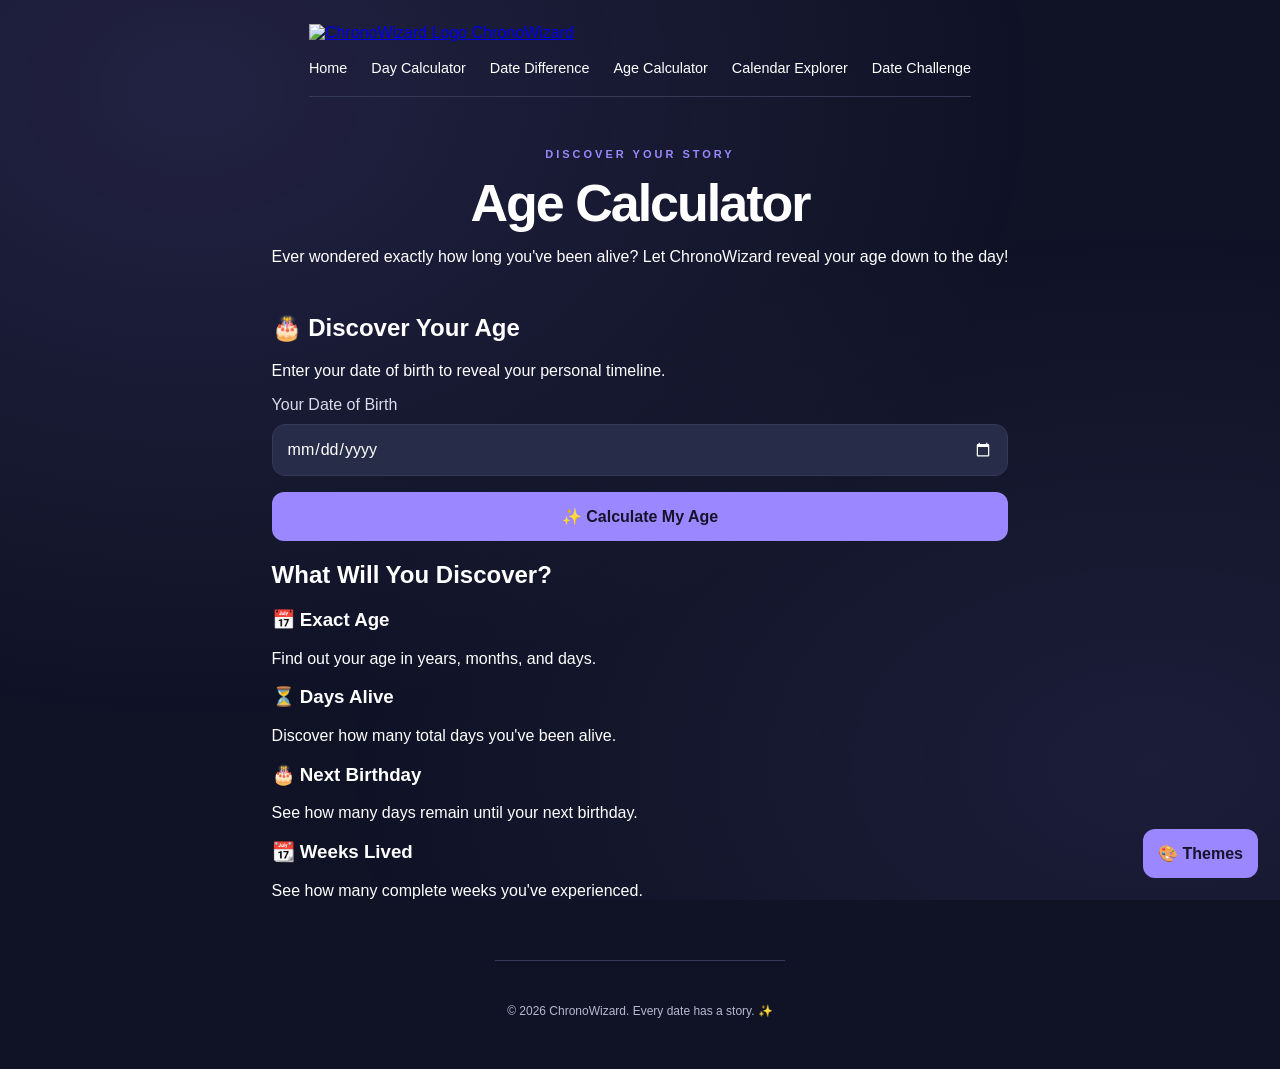
==== age-calculator/index.html @ 658cae8d "Add Age Calculator page This HTML file serves as the Age Calculator page for the ChronoWizard applic" ====
<!DOCTYPE html>
<html lang="en">
<head>
  <meta charset="UTF-8">
  <meta name="viewport" content="width=device-width, initial-scale=1.0">

  <title>Age Calculator | ChronoWizard</title>

  <meta name="description" content="Discover your exact age in years, months, days, weeks, and total days with the ChronoWizard Age Calculator.">

  <link rel="icon" type="image/png" href="../favicon.png">
  <link rel="stylesheet" href="../style.css">
</head>

<body>

  <!-- HEADER -->
  <header class="site-header">
    <div class="header-container">

      <a href="../index.html" class="logo">
        <img
          src="https://i.postimg.cc/wBtN96Rg/Magical-Wizard-Hat-Calendar-Icon.png"
          alt="ChronoWizard Logo"
        >
        <span>ChronoWizard</span>
      </a>

      <nav class="main-nav">
        <a href="../index.html">Home</a>
        <a href="../calculator/index.html">Day Calculator</a>
        <a href="../date-difference/index.html">Date Difference</a>
        <a href="./index.html" class="active">Age Calculator</a>
        <a href="../calendar/index.html">Calendar Explorer</a>
        <a href="../challenge/index.html">Date Challenge</a>
      </nav>

    </div>
  </header>

  <!-- MAIN CONTENT -->
  <main class="page-container">

    <section class="hero">
      <p class="eyebrow">DISCOVER YOUR STORY</p>

      <h1>Age Calculator</h1>

      <p>
        Ever wondered exactly how long you've been alive?
        Let ChronoWizard reveal your age down to the day!
      </p>
    </section>

    <!-- AGE CALCULATOR -->
    <section class="calculator-card">

      <div class="calculator-heading">
        <h2>🎂 Discover Your Age</h2>

        <p>
          Enter your date of birth to reveal your
          personal timeline.
        </p>
      </div>

      <div class="input-group">
        <label for="birthday">Your Date of Birth</label>

        <input
          type="date"
          id="birthday"
          name="birthday"
          max="9999-12-31"
          required
        >
      </div>

      <button
        type="button"
        id="calculate-age"
        class="calculate-button"
      >
        ✨ Calculate My Age
      </button>

      <div
        id="age-result"
        class="result-box"
        aria-live="polite"
      ></div>

    </section>

    <!-- INFORMATION -->
    <section class="info-section">
      <h2>What Will You Discover?</h2>

      <div class="feature-grid">

        <div class="feature-card">
          <h3>📅 Exact Age</h3>
          <p>
            Find out your age in years, months, and days.
          </p>
        </div>

        <div class="feature-card">
          <h3>⏳ Days Alive</h3>
          <p>
            Discover how many total days you've been alive.
          </p>
        </div>

        <div class="feature-card">
          <h3>🎂 Next Birthday</h3>
          <p>
            See how many days remain until your next birthday.
          </p>
        </div>

        <div class="feature-card">
          <h3>📆 Weeks Lived</h3>
          <p>
            See how many complete weeks you've experienced.
          </p>
        </div>

      </div>
    </section>

  </main>

  <!-- FOOTER -->
  <footer class="site-footer">
    <p>© 2026 ChronoWizard. Every date has a story. ✨</p>
  </footer>

  <!-- THEME PICKER -->
  <div class="theme-picker">

    <button
      type="button"
      id="theme-toggle"
      aria-expanded="false"
      aria-controls="theme-menu"
    >
      🎨 Themes
    </button>

    <div id="theme-menu" hidden>

      <button class="theme-option" data-theme="purple">Purple</button>
      <button class="theme-option" data-theme="ocean">Ocean</button>
      <button class="theme-option" data-theme="forest">Forest</button>
      <button class="theme-option" data-theme="sunset">Sunset</button>
      <button class="theme-option" data-theme="rose">Rose</button>
      <button class="theme-option" data-theme="red">Red</button>
      <button class="theme-option" data-theme="gold">Gold</button>
      <button class="theme-option" data-theme="ice">Ice</button>
      <button class="theme-option" data-theme="midnight">Midnight</button>
      <button class="theme-option" data-theme="white">White</button>
      <button class="theme-option" data-theme="lavender">Lavender</button>

    </div>

  </div>

  <!-- SHARED JAVASCRIPT -->
  <script src="../script.js"></script>

</body>
</html>
---- style.css ----
* {
  box-sizing: border-box;
}

body {
  margin: 0;
  min-height: 100vh;
  display: grid;
  place-items: center;
  padding: 24px;
  font-family: -apple-system, BlinkMacSystemFont, sans-serif;
  color: white;
  background: #101326;
}

.app {
  width: 100%;
  max-width: 540px;
  text-align: center;
}

.eyebrow {
  color: #a99aff;
  font-size: 12px;
  letter-spacing: 3px;
  font-weight: 700;
}

h1 {
  font-size: clamp(32px, 7vw, 48px);
  margin: 18px 0 10px;
}

h1 span {
  color: #a99aff;
}

.subtitle {
  color: #b6bad0;
  margin-bottom: 32px;
}

.calculator {
  background: #1c2038;
  border: 1px solid #343956;
  border-radius: 22px;
  padding: 26px;
  text-align: left;
}

label {
  display: block;
  margin-bottom: 10px;
  color: #d9dbeb;
}

input, button {
  width: 100%;
  padding: 15px;
  border-radius: 12px;
  font-size: 16px;
}

input {
  background: #101326;
  border: 1px solid #454b6d;
  color: white;
}

button {
  margin-top: 16px;
  border: none;
  background: #9b87ff;
  color: #17132b;
  font-weight: 700;
  cursor: pointer;
}

button:hover {
  background: #b5a7ff;
}

#result {
  margin-top: 22px;
  padding: 18px;
  border-radius: 12px;
  background: #272c49;
  color: #d8d3ff;
  text-align: center;
}

.footer {
  margin-top: 26px;
  color: #858ba9;
  font-size: 13px;
}

/* Theme colors */
:root,
body[data-theme="purple"] {
  --page: #101326;
  --panel: #1c2038;
  --card: #272c49;
  --border: #343956;
  --accent: #9b87ff;
  --text: #ffffff;
  --muted: #b6bad0;
  --result: #d8d3ff;
}

body[data-theme="ocean"] {
  --page: #071b2b;
  --panel: #103047;
  --card: #17435d;
  --border: #285a74;
  --accent: #39c6e8;
  --text: #f2fcff;
  --muted: #b6dce8;
  --result: #b8f0ff;
}

body[data-theme="forest"] {
  --page: #10231c;
  --panel: #1b382b;
  --card: #274b39;
  --border: #3a644d;
  --accent: #65d99a;
  --text: #f2fff6;
  --muted: #b8d9c3;
  --result: #baffd2;
}

body[data-theme="sunset"] {
  --page: #291710;
  --panel: #47271c;
  --card: #603627;
  --border: #824a35;
  --accent: #ff9b62;
  --text: #fff7f0;
  --muted: #e9c2ad;
  --result: #ffd0ac;
}

body[data-theme="rose"] {
  --page: #291522;
  --panel: #442238;
  --card: #5a2c49;
  --border: #79405f;
  --accent: #ff86ba;
  --text: #fff5fa;
  --muted: #e5bfd1;
  --result: #ffc9e1;
}

body[data-theme="red"] {
  --page: #250e13;
  --panel: #411922;
  --card: #59232e;
  --border: #773541;
  --accent: #ff596b;
  --text: #fff5f5;
  --muted: #e8bfc4;
  --result: #ffc3ca;
}

body[data-theme="gold"] {
  --page: #241d0c;
  --panel: #403319;
  --card: #594522;
  --border: #79602d;
  --accent: #ffd166;
  --text: #fffaf0;
  --muted: #e6d6ad;
  --result: #ffebb0;
}

body[data-theme="ice"] {
  --page: #101e2b;
  --panel: #1c3042;
  --card: #263f55;
  --border: #3d5b73;
  --accent: #8ddcff;
  --text: #f5fbff;
  --muted: #c0d8e8;
  --result: #c8eeff;
}

body[data-theme="midnight"] {
  --page: #090909;
  --panel: #191919;
  --card: #252525;
  --border: #414141;
  --accent: #eeeeee;
  --text: #ffffff;
  --muted: #c3c3c3;
  --result: #eeeeee;
}

body[data-theme="white"] {
  --page: #f5f7fb;
  --panel: #ffffff;
  --card: #edf0f7;
  --border: #d8deeb;
  --accent: #7762d9;
  --text: #202238;
  --muted: #626980;
  --result: #40366f;
}

body[data-theme="lavender"] {
  --page: #211b2b;
  --panel: #332940;
  --card: #443650;
  --border: #665477;
  --accent: #d8b4fe;
  --text: #fff8ff;
  --muted: #dfcfe9;
  --result: #eedcff;
}

/* Apply selected colors */
body {
  background: var(--page);
  color: var(--text);
  transition: background .25s ease, color .25s ease;
}

.calculator {
  background: var(--panel);
  border-color: var(--border);
}

.subtitle {
  color: var(--muted);
}

input {
  background: var(--page);
  color: var(--text);
  border-color: var(--border);
  color-scheme: dark;
}

button:not(.theme-toggle):not(.theme-option) {
  background: var(--accent);
}

button:not(.theme-toggle):not(.theme-option):hover {
  filter: brightness(1.12);
}

#result {
  background: var(--card);
  color: var(--result);
}

.eyebrow,
h1 span {
  color: var(--accent);
}

/* Floating theme picker */
.theme-picker {
  position: fixed;
  right: 22px;
  bottom: 22px;
  z-index: 9999;
}

.theme-toggle {
  width: 58px;
  height: 58px;
  padding: 0;
  margin: 0;
  border-radius: 50%;
  background: var(--accent);
  font-size: 26px;
  border: 2px solid var(--border);
  box-shadow: 0 8px 24px #0005;
  cursor: pointer;
}

.theme-menu {
  position: absolute;
  right: 0;
  bottom: 70px;
  width: 230px;
  max-height: 65vh;
  overflow-y: auto;
  padding: 14px;
  border: 1px solid var(--border);
  border-radius: 18px;
  background: var(--panel);
  box-shadow: 0 12px 35px #0006;
}

.theme-menu[hidden] {
  display: none;
}

.theme-menu h3 {
  margin: 4px 4px 12px;
  color: var(--text);
  font-size: 16px;
}

.theme-option {
  display: flex;
  align-items: center;
  gap: 10px;
  width: 100%;
  padding: 10px;
  margin: 3px 0;
  background: transparent !important;
  color: var(--text);
  border: 1px solid transparent;
  border-radius: 10px;
  text-align: left;
  font-size: 13px;
  cursor: pointer;
}

.theme-option:hover,
.theme-option.active {
  background: var(--card) !important;
  border-color: var(--accent);
}

.swatch {
  width: 18px;
  height: 18px;
  flex-shrink: 0;
  border-radius: 50%;
}

.swatch.purple { background: #9b87ff; }
.swatch.ocean { background: #39c6e8; }
.swatch.forest { background: #65d99a; }
.swatch.sunset { background: #ff9b62; }
.swatch.rose { background: #ff86ba; }
.swatch.red { background: #ff596b; }
.swatch.gold { background: #ffd166; }
.swatch.ice { background: #8ddcff; }
.swatch.midnight { background: #eeeeee; }
.swatch.glacier { background: #ffffff; }
.swatch.lavender { background: #d8b4fe; }


/* Previous and next weekday finder */
.occurrence-card {
  margin-top: 20px;
  padding: 24px;
  background: var(--panel);
  border: 1px solid var(--border);
  border-radius: 22px;
  text-align: center;
}

.occurrence-card h2 {
  margin-top: 0;
  font-size: 21px;
  color: var(--accent);
}

.occurrence-card > p {
  color: var(--muted);
  font-size: 14px;
  line-height: 1.6;
}

.occurrence-results {
  display: grid;
  grid-template-columns: 1fr 1fr;
  gap: 12px;
  margin-top: 20px;
}

.occurrence-item {
  min-width: 0;
  padding: 16px 8px;
  border-radius: 14px;
  background: var(--card);
}

.occurrence-item span,
.occurrence-item small {
  display: block;
  color: var(--muted);
  font-size: 12px;
}

.occurrence-item strong {
  display: block;
  margin: 12px 0 8px;
  color: var(--result);
  font-size: 16px;
  overflow-wrap: anywhere;
}

@media (max-width: 380px) {
  .occurrence-results {
    grid-template-columns: 1fr;
  }
}


.year-match-card {
  margin-top: 20px;
  padding: 24px;
  background: var(--panel);
  border: 1px solid var(--border);
  border-radius: 22px;
  text-align: center;
}

.year-match-card h2 {
  margin-top: 0;
  font-size: 21px;
  color: var(--accent);
}

.year-match-card p {
  color: var(--muted);
  font-size: 14px;
  line-height: 1.6;
}

.year-match-result {
  margin-top: 18px;
  padding: 20px 12px;
  background: var(--card);
  border-radius: 14px;
  display: flex;
  flex-direction: column;
  align-items: center;
  gap: 12px;
  overflow-wrap: anywhere;
}

#year-match-original,
#year-match-years {
  color: var(--muted);
  font-size: 13px;
}

#year-match-next {
  color: var(--result);
  font-size: 19px;
}

.year-match-result .arrow {
  color: var(--accent);
  font-size: 22px;
}


#share-result {
  width: 100%;
  margin-top: 12px;
  padding: 14px;
  border: 1px solid var(--accent);
  border-radius: 12px;
  background: transparent;
  color: var(--accent);
  font-size: 15px;
  font-weight: 600;
  cursor: pointer;
  transition: background 0.2s, color 0.2s;
}

#share-result:hover:not(:disabled) {
  background: var(--accent);
  color: white;
}

#share-result:disabled {
  opacity: 0.45;
  cursor: not-allowed;
}


/* ========================================
   CHRONOWIZARD — PREMIUM DESIGN UPGRADE
   Preserves existing theme variables
======================================== */

/* 1. Smoother sizing everywhere */
* {
  box-sizing: border-box;
}

html {
  scroll-behavior: smooth;
}

body {
  min-height: 100vh;
  overflow-x: hidden;
  -webkit-font-smoothing: antialiased;
  text-rendering: optimizeLegibility;
}

/* 2. Subtle magical background glow */
body::before {
  content: "";
  position: fixed;
  inset: 0;
  z-index: -1;
  pointer-events: none;
  background:
    radial-gradient(
      ellipse at 15% 10%,
      color-mix(in srgb, var(--accent) 13%, transparent),
      transparent 55%
    ),
    radial-gradient(
      ellipse at 90% 85%,
      color-mix(in srgb, var(--accent) 9%, transparent),
      transparent 50%
    );
}

/* 3. Main content */
.app {
  width: min(100% - 32px, 600px);
  margin: 0 auto;
  padding: 48px 0 100px;
  animation: cw-enter 700ms ease-out both;
}

.eyebrow {
  letter-spacing: 3px;
  font-size: 11px;
  font-weight: 800;
  text-transform: uppercase;
  color: var(--accent);
  animation: cw-enter 700ms 100ms ease-out both;
}

.app h1 {
  letter-spacing: -1.8px;
  line-height: 1.1;
  overflow-wrap: anywhere;
}

.app h1 span {
  display: inline-block;
  color: var(--accent);
  animation: cw-sparkle 3s ease-in-out infinite;
}

.subtitle {
  line-height: 1.7;
}

/* 4. Calculator card */
.calculator,
.occurrence-card,
.year-match-card {
  border: 1px solid var(--border);
  border-radius: 24px;
  box-shadow:
    0 12px 35px rgba(0, 0, 0, 0.08),
    inset 0 1px 0 rgba(255, 255, 255, 0.04);
  transition:
    border-color 250ms ease,
    box-shadow 250ms ease,
    transform 250ms ease;
}

.calculator {
  padding: clamp(18px, 5vw, 30px);
  margin-top: 28px;
  background:
    linear-gradient(
      145deg,
      color-mix(in srgb, var(--accent) 5%, var(--panel)),
      var(--panel) 65%
    );
}

.calculator:focus-within {
  border-color: var(--accent);
  box-shadow: 0 12px 40px
    color-mix(in srgb, var(--accent) 12%, transparent);
}

/* 5. Date input */
input[type="date"] {
  width: 100%;
  min-height: 52px;
  padding: 12px 14px;
  border: 1px solid var(--border);
  border-radius: 13px;
  background: var(--card);
  color: var(--text);
  font: inherit;
  color-scheme: dark;
  transition:
    border-color 200ms ease,
    box-shadow 200ms ease;
}

input[type="date"]:focus {
  outline: none;
  border-color: var(--accent);
  box-shadow: 0 0 0 3px
    color-mix(in srgb, var(--accent) 18%, transparent);
}

/* 6. Buttons */
#calculate,
#share-result {
  min-height: 50px;
  border-radius: 14px;
  font: inherit;
  font-weight: 750;
  cursor: pointer;
  transition:
    transform 180ms ease,
    box-shadow 180ms ease,
    background 180ms ease,
    border-color 180ms ease;
  -webkit-tap-highlight-color: transparent;
}

#calculate {
  box-shadow: 0 5px 18px
    color-mix(in srgb, var(--accent) 20%, transparent);
}

#calculate:hover,
#share-result:hover:not(:disabled) {
  transform: translateY(-2px);
  box-shadow: 0 8px 22px
    color-mix(in srgb, var(--accent) 23%, transparent);
}

#calculate:active,
#share-result:active:not(:disabled) {
  transform: scale(0.98);
}

#calculate:focus-visible,
#share-result:focus-visible,
.theme-toggle:focus-visible,
.theme-option:focus-visible {
  outline: 3px solid var(--accent);
  outline-offset: 4px;
}

/* 7. Result reveal */
#result {
  overflow-wrap: anywhere;
  animation: cw-result-in 400ms ease-out;
}

#result:not(:empty) {
  line-height: 1.7;
}

#share-result {
  width: 100%;
}

/* 8. Weekly and future-year cards */
.occurrence-card,
.year-match-card {
  padding: clamp(18px, 5vw, 26px);
  margin-top: 20px;
  background: var(--panel);
  animation: cw-enter 600ms ease-out both;
}

.occurrence-card {
  animation-delay: 100ms;
}

.year-match-card {
  animation-delay: 180ms;
}

.occurrence-item {
  border: 1px solid var(--border);
  transition:
    transform 200ms ease,
    border-color 200ms ease;
}

.occurrence-item:hover {
  transform: translateY(-3px);
  border-color: var(--accent);
}

.year-match-result {
  border: 1px solid var(--border);
}

/* 9. Theme picker */
.theme-picker {
  z-index: 100;
}

.theme-toggle {
  box-shadow: 0 5px 22px rgba(0, 0, 0, 0.2);
  transition: transform 200ms ease;
}

.theme-toggle:hover {
  transform: rotate(12deg) scale(1.06);
}

.theme-menu {
  max-height: min(70vh, 500px);
  overflow-y: auto;
  overscroll-behavior: contain;
  box-shadow: 0 16px 45px rgba(0, 0, 0, 0.25);
  animation: cw-menu-in 180ms ease-out;
}

/* 10. Animations */
@keyframes cw-enter {
  from {
    opacity: 0;
    transform: translateY(14px);
  }
  to {
    opacity: 1;
    transform: translateY(0);
  }
}

@keyframes cw-result-in {
  from {
    opacity: 0;
    transform: translateY(8px);
  }
  to {
    opacity: 1;
    transform: translateY(0);
  }
}

@keyframes cw-menu-in {
  from {
    opacity: 0;
    transform: translateY(6px) scale(0.98);
  }
  to {
    opacity: 1;
    transform: translateY(0) scale(1);
  }
}

@keyframes cw-sparkle {
  0%, 100% {
    transform: rotate(0deg) scale(1);
  }
  50% {
    transform: rotate(8deg) scale(1.12);
  }
}

/* 11. Mobile layout */
@media (max-width: 600px) {
  .app {
    width: calc(100% - 28px);
    padding-top: 32px;
    padding-bottom: 110px;
  }

  .app h1 {
    font-size: clamp(30px, 8vw, 42px);
    letter-spacing: -1.2px;
  }

  .calculator,
  .occurrence-card,
  .year-match-card {
    border-radius: 19px;
  }

  .occurrence-results {
    gap: 9px;
  }

  .occurrence-item {
    padding: 15px 7px;
  }

  #calculate,
  #share-result {
    min-height: 52px;
  }

  .theme-menu {
    width: min(280px, calc(100vw - 28px));
  }
}

/* 12. Respect reduced-motion preferences */
@media (prefers-reduced-motion: reduce) {
  *,
  *::before,
  *::after {
    scroll-behavior: auto !important;
    animation-duration: 0.01ms !important;
    animation-iteration-count: 1 !important;
    transition-duration: 0.01ms !important;
  }
}


/* CHRONOWIZARD BRAND IDENTITY */

.site-header {
  display: flex;
  align-items: center;
  justify-content: space-between;
  flex-wrap: wrap;
  gap: 12px;
  padding-bottom: 20px;
  margin-bottom: 32px;
  border-bottom: 1px solid var(--border);
}

.brand {
  display: inline-flex;
  align-items: center;
  gap: 10px;
  color: var(--text);
  text-decoration: none;
  font-weight: 850;
  font-size: 19px;
  letter-spacing: -0.5px;
}

.brand-icon {
  width: 76px;
  height: 76px;
  object-fit: contain;
  display: block;
  flex-shrink: 0;
  border-radius: 16px;
}

.brand-tag {
  color: var(--muted);
  font-size: 9px;
  font-weight: 800;
  letter-spacing: 1.6px;
}

.hero {
  padding: 8px 0 12px;
  text-align: center;
}

.hero .eyebrow {
  margin-bottom: 14px;
}

.hero h1 {
  margin: 0 auto;
  max-width: 560px;
  font-size: clamp(34px, 7vw, 52px);
  font-weight: 900;
  line-height: 1.12;
  letter-spacing: -2px;
}

.hero h1 span {
  color: var(--accent);
}

.hero .subtitle {
  max-width: 400px;
  margin: 16px auto 0;
  color: var(--muted);
  font-size: 15px;
}

.quick-nav {
  display: flex;
  justify-content: center;
  flex-wrap: wrap;
  gap: 8px;
  margin: 22px 0 26px;
}

.quick-nav a {
  display: inline-flex;
  align-items: center;
  justify-content: center;
  min-height: 40px;
  padding: 9px 13px;
  border: 1px solid var(--border);
  border-radius: 999px;
  background: var(--panel);
  color: var(--text);
  text-decoration: none;
  font-size: 12px;
  font-weight: 700;
  transition:
    transform 180ms ease,
    border-color 180ms ease,
    color 180ms ease;
}

.quick-nav a:hover {
  transform: translateY(-2px);
  border-color: var(--accent);
  color: var(--accent);
}

#calculator-section,
#weekly-section,
#year-match-section {
  scroll-margin-top: 20px;
}

@media (max-width: 480px) {
  .site-header {
    align-items: flex-start;
    flex-direction: column;
    gap: 8px;
    margin-bottom: 24px;
  }

  .brand-tag {
    margin-left: 46px;
  }

  .hero h1 {
    letter-spacing: -1.3px;
  }

  .quick-nav {
    gap: 7px;
  }

  .quick-nav a {
    padding: 9px 11px;
    font-size: 11px;
  }
}


/* PROFESSIONAL FOOTER */

.site-footer {
  margin-top: 44px;
  padding: 28px 12px 12px;
  border-top: 1px solid var(--border);
  text-align: center;
}

.footer-brand {
  color: var(--text);
  font-size: 17px;
  font-weight: 850;
  text-decoration: none;
}

.site-footer p {
  color: var(--muted);
  font-size: 12px;
  line-height: 1.7;
}

.creator-credit strong {
  color: var(--accent);
}

.back-to-top {
  display: inline-block;
  margin-top: 8px;
  padding: 9px 14px;
  border: 1px solid var(--border);
  border-radius: 999px;
  color: var(--text);
  font-size: 12px;
  text-decoration: none;
  transition: border-color 180ms ease;
}

.back-to-top:hover {
  border-color: var(--accent);
}


.swatch.white {
  background: #ffffff;
  border: 1px solid #d1d5db;
}


/* Mobile-friendly layout */
@media (max-width: 600px) {
  .site-header {
    padding: 14px 16px;
    gap: 10px;
    flex-wrap: wrap;
  }

  .brand {
    gap: 8px;
    min-width: 0;
  }

  .brand-icon {
    width: 40px;
    height: 40px;
  }

  .brand-name {
    font-size: 20px;
  }

  .brand-tag {
    font-size: 10px;
    letter-spacing: 1px;
  }

  body {
    overflow-x: hidden;
  }

  input,
  select,
  button,
  textarea {
    max-width: 100%;
    box-sizing: border-box;
  }

  img {
    max-width: 100%;
  }
}

@media (max-width: 380px) {
  .brand-name {
    font-size: 18px;
  }

  .brand-icon {
    width: 36px;
    height: 36px;
  }

  .brand-tag {
    font-size: 9px;
  }
}

/* ========================================
   CHRONOWIZARD MULTI-PAGE HOMEPAGE
======================================== */

/* Header navigation */
.site-header {
  position: relative;
  flex-wrap: wrap;
}

.main-nav {
  display: flex;
  align-items: center;
  justify-content: center;
  gap: 24px;
  width: 100%;
  margin-top: 18px;
}

.main-nav a {
  color: var(--text-color, inherit);
  text-decoration: none;
  font-size: 0.9rem;
  transition: color 0.2s ease;
}

.main-nav a:hover {
  color: #b99aff;
}

.menu-toggle {
  display: none;
  background: transparent;
  border: 0;
  color: inherit;
  font-size: 1.7rem;
  cursor: pointer;
}

/* Homepage hero */
.home-hero {
  max-width: 850px;
  margin: 65px auto 80px;
  padding: 50px 24px;
  text-align: center;
}

.home-hero h1 {
  font-size: clamp(2.5rem, 6vw, 4.5rem);
  margin: 18px 0;
}

.home-hero .subtitle {
  max-width: 650px;
  margin: 0 auto 30px;
  line-height: 1.8;
}

.home-cta {
  display: inline-block;
  margin-top: 15px;
  padding: 15px 28px;
  border-radius: 30px;
  background: linear-gradient(135deg, #9b6bff, #6840c9);
  color: white;
  text-decoration: none;
  font-weight: 700;
  box-shadow: 0 8px 25px rgba(125, 80, 220, 0.3);
  transition: transform 0.2s ease, box-shadow 0.2s ease;
}

.home-cta:hover {
  transform: translateY(-3px);
  box-shadow: 0 12px 30px rgba(125, 80, 220, 0.45);
}

/* Feature section */
.tools-section {
  max-width: 1100px;
  margin: 0 auto;
  padding: 30px 24px 80px;
}

.section-heading {
  text-align: center;
  margin-bottom: 40px;
}

.section-heading h2,
.about-section h2 {
  font-size: clamp(2rem, 4vw, 3rem);
  margin: 12px 0;
}

.section-heading > p:last-child {
  opacity: 0.8;
}

.tools-grid {
  display: grid;
  grid-template-columns: repeat(3, minmax(0, 1fr));
  gap: 22px;
}

.tool-card {
  display: flex;
  flex-direction: column;
  min-height: 235px;
  padding: 28px;
  border: 1px solid rgba(180, 145, 255, 0.2);
  border-radius: 20px;
  background: rgba(120, 85, 175, 0.09);
  color: inherit;
  text-decoration: none;
  transition: transform 0.25s ease, border-color 0.25s ease,
              background 0.25s ease;
}

.tool-card:hover {
  transform: translateY(-7px);
  border-color: rgba(180, 145, 255, 0.7);
  background: rgba(120, 85, 175, 0.17);
}

.tool-icon {
  font-size: 2.3rem;
  margin-bottom: 16px;
}

.tool-card h3 {
  font-size: 1.25rem;
  margin: 0 0 12px;
}

.tool-card p {
  line-height: 1.7;
  opacity: 0.8;
  margin: 0 0 22px;
}

.tool-link {
  margin-top: auto;
  color: #b99aff;
  font-weight: 700;
  font-size: 0.9rem;
}

/* About section */
.about-section {
  max-width: 750px;
  margin: 0 auto 80px;
  padding: 55px 30px;
  text-align: center;
  border-top: 1px solid rgba(180, 145, 255, 0.2);
}

.about-section p:last-child {
  line-height: 1.9;
  opacity: 0.85;
}

/* Mobile layout */
@media (max-width: 800px) {
  .tools-grid {
    grid-template-columns: repeat(2, minmax(0, 1fr));
  }

  .main-nav {
    gap: 16px;
    flex-wrap: wrap;
  }
}

@media (max-width: 600px) {
  .site-header {
    justify-content: space-between;
  }

  .brand-tag {
    display: none;
  }

  .menu-toggle {
    display: block;
  }

  .main-nav {
    display: none;
    flex-direction: column;
    align-items: stretch;
    gap: 0;
    width: 100%;
    margin-top: 15px;
    padding: 10px 0;
    border-top: 1px solid rgba(180, 145, 255, 0.2);
  }

  .main-nav.open {
    display: flex;
  }

  .main-nav a {
    padding: 13px 8px;
  }

  .tools-grid {
    grid-template-columns: 1fr;
  }

  .tool-card {
    min-height: 190px;
  }

  .home-hero {
    margin: 35px auto 55px;
    padding: 35px 20px;
  }

  .tools-section {
    padding-bottom: 55px;
  }
}
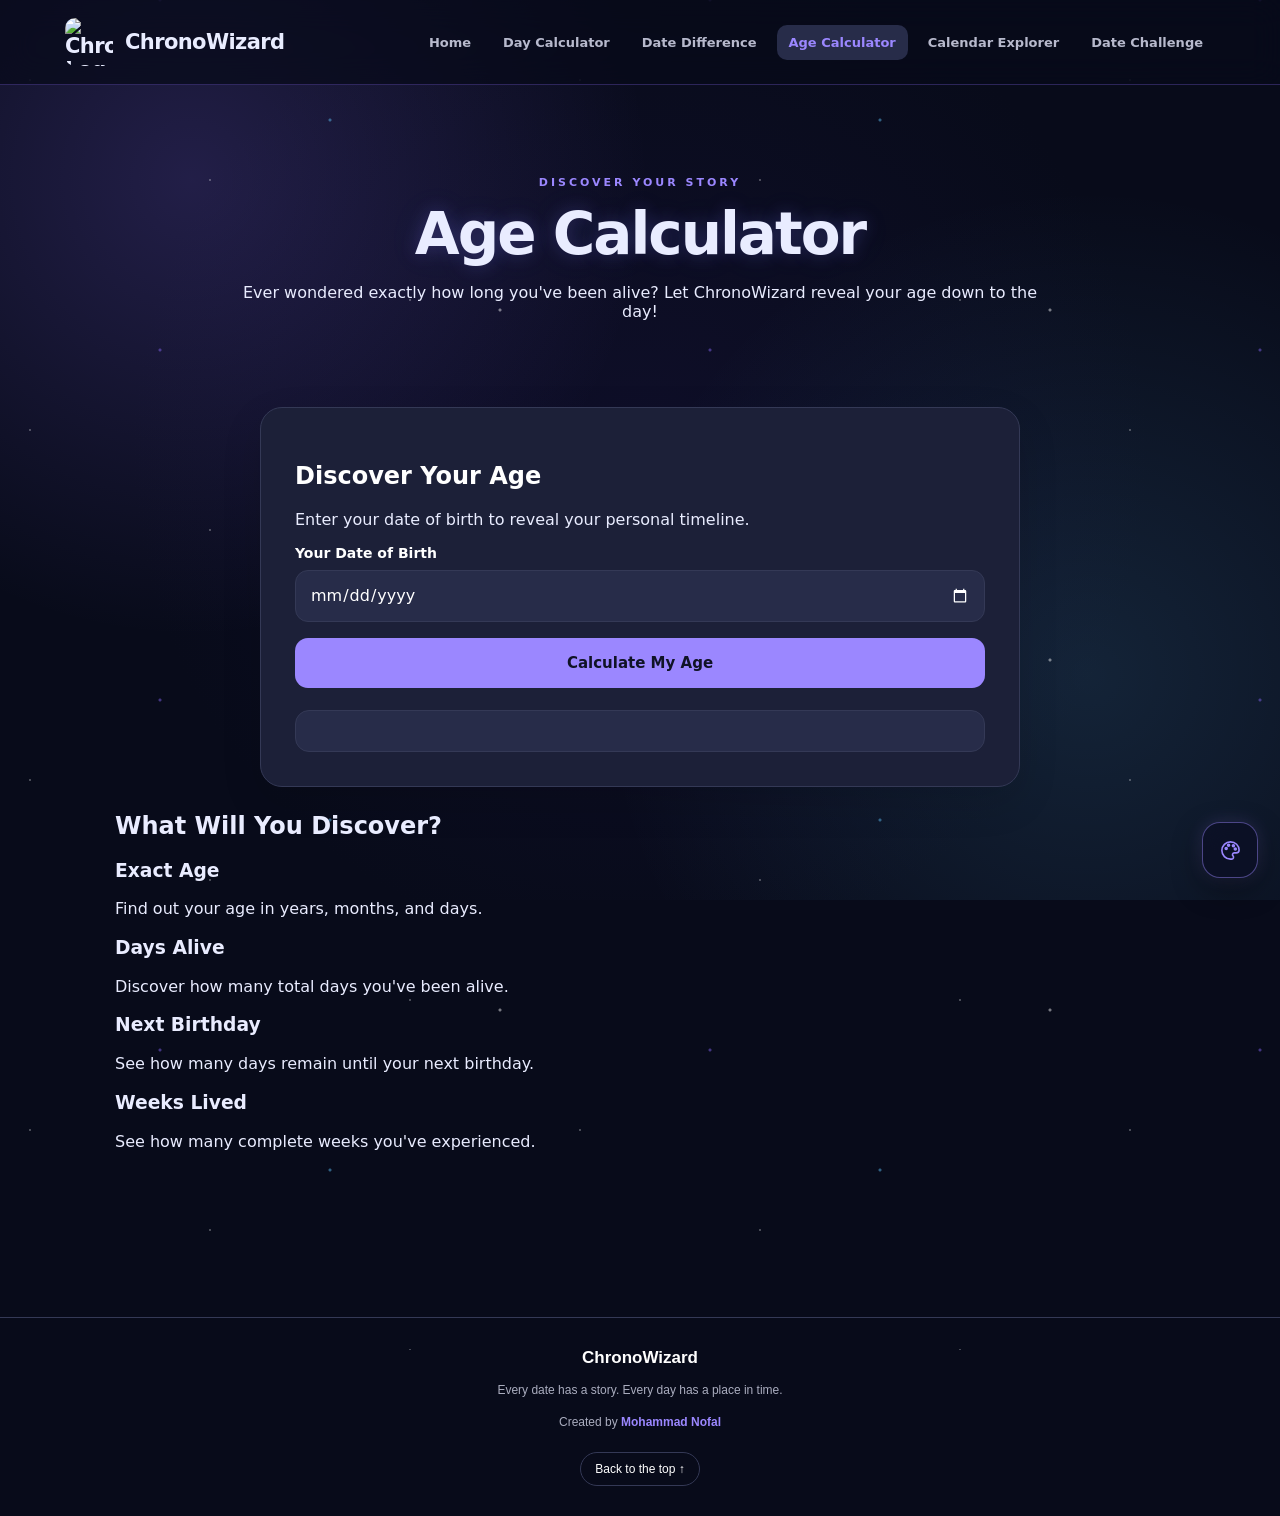
==== commit 3383128f: "Update header and navigation accessibility features" ====
--- a/age-calculator/index.html
+++ b/age-calculator/index.html
@@ -15,11 +15,11 @@
 
 <body>
 
-  <!-- HEADER -->
+  <!-- STANDARD CHRONOWIZARD HEADER -->
   <header class="site-header">
     <div class="header-container">
 
-      <a href="../index.html" class="logo">
+      <a href="../index.html" class="logo" aria-label="ChronoWizard home">
         <img
           src="https://i.postimg.cc/wBtN96Rg/Magical-Wizard-Hat-Calendar-Icon.png"
           alt="ChronoWizard Logo"
@@ -27,11 +27,26 @@
         <span>ChronoWizard</span>
       </a>
 
-      <nav class="main-nav">
+      <button
+        class="menu-toggle"
+        id="menu-toggle"
+        type="button"
+        aria-label="Open navigation menu"
+        aria-expanded="false"
+        aria-controls="main-nav"
+      >
+        <svg class="menu-icon" viewBox="0 0 24 24" aria-hidden="true">
+          <path d="M4 6h16"></path>
+          <path d="M4 12h16"></path>
+          <path d="M4 18h16"></path>
+        </svg>
+      </button>
+
+      <nav class="main-nav" id="main-nav" aria-label="Main navigation">
         <a href="../index.html">Home</a>
         <a href="../calculator/index.html">Day Calculator</a>
         <a href="../date-difference/index.html">Date Difference</a>
-        <a href="./index.html" class="active">Age Calculator</a>
+        <a href="./index.html" class="active" aria-current="page">Age Calculator</a>
         <a href="../calendar/index.html">Calendar Explorer</a>
         <a href="../challenge/index.html">Date Challenge</a>
       </nav>
@@ -39,9 +54,11 @@
     </div>
   </header>
 
+
   <!-- MAIN CONTENT -->
   <main class="page-container">
 
+    <!-- HERO -->
     <section class="hero">
       <p class="eyebrow">DISCOVER YOUR STORY</p>
 
@@ -53,11 +70,12 @@
       </p>
     </section>
 
+
     <!-- AGE CALCULATOR -->
     <section class="calculator-card">
 
       <div class="calculator-heading">
-        <h2>🎂 Discover Your Age</h2>
+        <h2>Discover Your Age</h2>
 
         <p>
           Enter your date of birth to reveal your
@@ -82,7 +100,7 @@
         id="calculate-age"
         class="calculate-button"
       >
-        ✨ Calculate My Age
+        Calculate My Age
       </button>
 
       <div
@@ -93,82 +111,187 @@
 
     </section>
 
-    <!-- INFORMATION -->
+
+    <!-- INFORMATION SECTION -->
     <section class="info-section">
+
       <h2>What Will You Discover?</h2>
 
       <div class="feature-grid">
 
         <div class="feature-card">
-          <h3>📅 Exact Age</h3>
+          <h3>Exact Age</h3>
           <p>
             Find out your age in years, months, and days.
           </p>
         </div>
 
         <div class="feature-card">
-          <h3>⏳ Days Alive</h3>
+          <h3>Days Alive</h3>
           <p>
             Discover how many total days you've been alive.
           </p>
         </div>
 
         <div class="feature-card">
-          <h3>🎂 Next Birthday</h3>
+          <h3>Next Birthday</h3>
           <p>
             See how many days remain until your next birthday.
           </p>
         </div>
 
         <div class="feature-card">
-          <h3>📆 Weeks Lived</h3>
+          <h3>Weeks Lived</h3>
           <p>
             See how many complete weeks you've experienced.
           </p>
         </div>
 
       </div>
+
     </section>
 
   </main>
 
-  <!-- FOOTER -->
+
+  <!-- STANDARD FOOTER -->
   <footer class="site-footer">
-    <p>© 2026 ChronoWizard. Every date has a story. ✨</p>
+
+    <a class="footer-brand" href="../index.html">
+      ChronoWizard
+    </a>
+
+    <p>
+      Every date has a story. Every day has a place in time.
+    </p>
+
+    <p class="creator-credit">
+      Created by <strong>Mohammad Nofal</strong>
+    </p>
+
+    <a class="back-to-top" href="#">Back to the top ↑</a>
+
   </footer>
 
-  <!-- THEME PICKER -->
+
+  <!-- STANDARD THEME PICKER -->
   <div class="theme-picker">
 
     <button
+      id="theme-toggle"
+      class="theme-toggle"
       type="button"
-      id="theme-toggle"
+      aria-label="Choose website colors"
       aria-expanded="false"
       aria-controls="theme-menu"
     >
-      🎨 Themes
+      <svg
+        viewBox="0 0 24 24"
+        width="22"
+        height="22"
+        fill="none"
+        stroke="currentColor"
+        stroke-width="1.8"
+        stroke-linecap="round"
+        stroke-linejoin="round"
+        aria-hidden="true"
+      >
+        <path d="M12 3a9 9 0 1 0 0 18h1.2a2 2 0 0 0 1.4-3.4 1.8 1.8 0 0 1 1.3-3.1H18a3 3 0 0 0 3-3c0-4.7-4-8.5-9-8.5Z"/>
+        <circle cx="7.5" cy="10" r="1"/>
+        <circle cx="10" cy="6.5" r="1"/>
+        <circle cx="15" cy="7" r="1"/>
+        <circle cx="17" cy="10.5" r="1"/>
+      </svg>
     </button>
 
-    <div id="theme-menu" hidden>
-
-      <button class="theme-option" data-theme="purple">Purple</button>
-      <button class="theme-option" data-theme="ocean">Ocean</button>
-      <button class="theme-option" data-theme="forest">Forest</button>
-      <button class="theme-option" data-theme="sunset">Sunset</button>
-      <button class="theme-option" data-theme="rose">Rose</button>
-      <button class="theme-option" data-theme="red">Red</button>
-      <button class="theme-option" data-theme="gold">Gold</button>
-      <button class="theme-option" data-theme="ice">Ice</button>
-      <button class="theme-option" data-theme="midnight">Midnight</button>
-      <button class="theme-option" data-theme="white">White</button>
-      <button class="theme-option" data-theme="lavender">Lavender</button>
+    <div id="theme-menu" class="theme-menu" hidden>
+
+      <h3>Choose your vibe</h3>
+
+      <button class="theme-option" type="button" data-theme="purple">
+        <span class="swatch purple"></span>
+        Purple Dream
+      </button>
+
+      <button class="theme-option" type="button" data-theme="ocean">
+        <span class="swatch ocean"></span>
+        Ocean Blue
+      </button>
+
+      <button class="theme-option" type="button" data-theme="forest">
+        <span class="swatch forest"></span>
+        Forest Green
+      </button>
+
+      <button class="theme-option" type="button" data-theme="sunset">
+        <span class="swatch sunset"></span>
+        Sunset Orange
+      </button>
+
+      <button class="theme-option" type="button" data-theme="rose">
+        <span class="swatch rose"></span>
+        Rose Pink
+      </button>
+
+      <button class="theme-option" type="button" data-theme="red">
+        <span class="swatch red"></span>
+        Cherry Red
+      </button>
+
+      <button class="theme-option" type="button" data-theme="gold">
+        <span class="swatch gold"></span>
+        Golden Hour
+      </button>
+
+      <button class="theme-option" type="button" data-theme="ice">
+        <span class="swatch ice"></span>
+        Ice Blue
+      </button>
+
+      <button class="theme-option" type="button" data-theme="midnight">
+        <span class="swatch midnight"></span>
+        Midnight Black
+      </button>
+
+      <button class="theme-option" type="button" data-theme="white">
+        <span class="swatch white"></span>
+        Glacier White
+      </button>
+
+      <button class="theme-option" type="button" data-theme="lavender">
+        <span class="swatch lavender"></span>
+        Soft Lavender
+      </button>
 
     </div>
 
   </div>
 
-  <!-- SHARED JAVASCRIPT -->
+
+  <!-- SHARED SITE JAVASCRIPT -->
   <script src="../script.js"></script>
+
+
+  <!-- MOBILE NAVIGATION -->
+  <script>
+    (() => {
+      const menuToggle = document.getElementById("menu-toggle");
+      const mainNav = document.getElementById("main-nav");
+
+      if (!menuToggle || !mainNav) return;
+
+      menuToggle.addEventListener("click", () => {
+        const isOpen = mainNav.classList.toggle("open");
+
+        menuToggle.setAttribute("aria-expanded", isOpen);
+
+        menuToggle.setAttribute(
+          "aria-label",
+          isOpen ? "Close navigation menu" : "Open navigation menu"
+        );
+      });
+    })();
+  </script>
 
 </body>
 </html>
--- a/style.css
+++ b/style.css
@@ -1,16 +1,5 @@
 * {
   box-sizing: border-box;
-}
-
-body {
-  margin: 0;
-  min-height: 100vh;
-  display: grid;
-  place-items: center;
-  padding: 24px;
-  font-family: -apple-system, BlinkMacSystemFont, sans-serif;
-  color: white;
-  background: #101326;
 }
 
 .app {
@@ -485,9 +474,6 @@
 ======================================== */
 
 /* 1. Smoother sizing everywhere */
-* {
-  box-sizing: border-box;
-}
 
 html {
   scroll-behavior: smooth;
@@ -500,25 +486,6 @@
   text-rendering: optimizeLegibility;
 }
 
-/* 2. Subtle magical background glow */
-body::before {
-  content: "";
-  position: fixed;
-  inset: 0;
-  z-index: -1;
-  pointer-events: none;
-  background:
-    radial-gradient(
-      ellipse at 15% 10%,
-      color-mix(in srgb, var(--accent) 13%, transparent),
-      transparent 55%
-    ),
-    radial-gradient(
-      ellipse at 90% 85%,
-      color-mix(in srgb, var(--accent) 9%, transparent),
-      transparent 50%
-    );
-}
 
 /* 3. Main content */
 .app {
@@ -1276,3 +1243,1577 @@
     padding-bottom: 55px;
   }
 }
+
+
+/* =========================================
+   CHRONOWIZARD — GLOBAL DESIGN FIX
+   Overrides conflicting older CSS rules
+========================================= */
+
+/* Global layout */
+
+body {
+  display: block !important;
+  min-height: 100vh;
+  margin: 0;
+  padding: 0;
+  overflow-x: hidden;
+  font-family: -apple-system, BlinkMacSystemFont, "Segoe UI", sans-serif;
+  background: var(--page);
+  color: var(--text);
+  -webkit-font-smoothing: antialiased;
+}
+
+/* Header */
+.site-header {
+  position: relative;
+  width: 100%;
+  padding: 18px 24px;
+  margin: 0;
+  border-bottom: 1px solid var(--border);
+  background: color-mix(in srgb, var(--panel) 88%, transparent);
+}
+
+.header-container {
+  width: 100%;
+  max-width: 1150px;
+  margin: 0 auto;
+  display: flex;
+  align-items: center;
+  justify-content: space-between;
+  gap: 28px;
+}
+
+/* Logo */
+.logo {
+  display: inline-flex;
+  align-items: center;
+  gap: 12px;
+  flex-shrink: 0;
+  color: var(--text);
+  text-decoration: none;
+  font-size: 21px;
+  font-weight: 850;
+  letter-spacing: -0.6px;
+}
+
+.logo img {
+  display: block;
+  width: 48px !important;
+  height: 48px !important;
+  max-width: 48px !important;
+  object-fit: contain;
+  border-radius: 10px;
+}
+
+/* Navigation */
+.main-nav {
+  display: flex;
+  align-items: center;
+  justify-content: flex-end;
+  flex-wrap: wrap;
+  gap: 8px;
+  width: auto;
+  margin: 0;
+}
+
+.main-nav a {
+  padding: 10px 12px;
+  border-radius: 10px;
+  color: var(--muted);
+  text-decoration: none;
+  font-size: 13px;
+  font-weight: 650;
+  transition: 0.2s ease;
+}
+
+.main-nav a:hover,
+.main-nav a.active {
+  color: var(--accent);
+  background: var(--card);
+}
+
+/* Main page containers */
+.page-container,
+.app {
+  width: min(100% - 40px, 1050px);
+  max-width: 1050px;
+  margin: 0 auto;
+  padding: 55px 0 100px;
+  text-align: left;
+}
+
+/* Hero section */
+.hero,
+.home-hero {
+  max-width: 850px;
+  margin: 0 auto 45px;
+  padding: 25px 10px;
+  text-align: center;
+}
+
+.hero h1,
+.home-hero h1 {
+  margin: 12px auto;
+  color: var(--text);
+  font-size: clamp(36px, 6vw, 58px);
+  line-height: 1.1;
+  letter-spacing: -2px;
+}
+
+.hero .subtitle,
+.home-hero .subtitle {
+  max-width: 700px;
+  margin: 16px auto 0;
+  color: var(--muted);
+  font-size: 16px;
+  line-height: 1.8;
+}
+
+/* Eyebrow text */
+.eyebrow {
+  color: var(--accent);
+  font-size: 11px;
+  font-weight: 800;
+  letter-spacing: 3px;
+  text-transform: uppercase;
+}
+
+/* Calculator cards */
+.calculator-card,
+.calculator,
+.occurrence-card,
+.year-match-card {
+  width: 100%;
+  max-width: 760px;
+  margin: 25px auto;
+  padding: clamp(22px, 4vw, 34px);
+  border: 1px solid var(--border);
+  border-radius: 22px;
+  background: var(--panel);
+  box-shadow: 0 15px 40px rgba(0, 0, 0, 0.12);
+}
+
+/* Card headings */
+.calculator-card h2,
+.calculator h2 {
+  color: var(--text);
+}
+
+/* Form labels */
+label {
+  display: block;
+  margin: 16px 0 9px;
+  color: var(--text);
+  font-size: 14px;
+  font-weight: 650;
+}
+
+/* Inputs */
+input,
+select,
+textarea {
+  width: 100%;
+  min-height: 50px;
+  padding: 13px 15px;
+  border: 1px solid var(--border);
+  border-radius: 12px;
+  background: var(--card);
+  color: var(--text);
+  font: inherit;
+}
+
+input::placeholder,
+textarea::placeholder {
+  color: var(--muted);
+  opacity: 0.8;
+}
+
+input:focus,
+select:focus,
+textarea:focus {
+  outline: none;
+  border-color: var(--accent);
+  box-shadow: 0 0 0 3px
+    color-mix(in srgb, var(--accent) 18%, transparent);
+}
+
+/* Date input color scheme */
+input[type="date"] {
+  color-scheme: normal;
+}
+
+body:not([data-theme="white"]) input[type="date"] {
+  color-scheme: dark;
+}
+
+/* Buttons */
+button {
+  font-family: inherit;
+  transition: transform 0.2s ease, filter 0.2s ease;
+}
+
+.calculator-card button,
+.calculator button,
+#calculate,
+#calculate-age,
+#calculate-difference {
+  min-height: 50px;
+  border: none;
+  border-radius: 13px;
+  background: var(--accent);
+  color: var(--page);
+  font-size: 15px;
+  font-weight: 750;
+  cursor: pointer;
+}
+
+.calculator-card button:hover,
+.calculator button:hover,
+#calculate:hover,
+#calculate-age:hover,
+#calculate-difference:hover {
+  filter: brightness(1.12);
+  transform: translateY(-2px);
+}
+
+/* Results */
+#result,
+#age-result,
+#difference-result {
+  margin-top: 22px;
+  padding: 20px;
+  border: 1px solid var(--border);
+  border-radius: 14px;
+  background: var(--card);
+  color: var(--result);
+  line-height: 1.8;
+  overflow-wrap: anywhere;
+}
+
+/* Homepage cards */
+.tools-section {
+  max-width: 1100px;
+  margin: 0 auto;
+  padding: 30px 20px 80px;
+}
+
+.tools-grid {
+  display: grid;
+  grid-template-columns: repeat(3, minmax(0, 1fr));
+  gap: 22px;
+}
+
+.tool-card {
+  min-height: 220px;
+  padding: 26px;
+  border: 1px solid var(--border);
+  border-radius: 20px;
+  background: var(--panel);
+  color: var(--text);
+  text-decoration: none;
+  transition: 0.25s ease;
+}
+
+.tool-card:hover {
+  transform: translateY(-5px);
+  border-color: var(--accent);
+}
+
+.tool-card h3 {
+  color: var(--text);
+}
+
+.tool-card p {
+  color: var(--muted);
+  line-height: 1.7;
+}
+
+.tool-icon {
+  font-size: 30px;
+}
+
+/* Footer */
+.site-footer {
+  width: 100%;
+  margin-top: 50px;
+  padding: 30px 20px;
+  border-top: 1px solid var(--border);
+  text-align: center;
+}
+
+.site-footer p {
+  color: var(--muted);
+  line-height: 1.7;
+}
+
+/* Floating theme picker */
+.theme-picker {
+  position: fixed;
+  right: 22px;
+  bottom: 22px;
+  z-index: 9999;
+}
+
+.theme-toggle {
+  width: 58px;
+  height: 58px;
+  padding: 0;
+  margin: 0;
+  border: 2px solid var(--border);
+  border-radius: 50%;
+  background: var(--accent);
+  color: var(--page);
+  font-size: 25px;
+  cursor: pointer;
+  box-shadow: 0 8px 24px rgba(0, 0, 0, 0.25);
+}
+
+.theme-menu {
+  position: absolute;
+  right: 0;
+  bottom: 70px;
+  width: 230px;
+  max-height: 65vh;
+  overflow-y: auto;
+  padding: 14px;
+  border: 1px solid var(--border);
+  border-radius: 18px;
+  background: var(--panel);
+  box-shadow: 0 12px 35px rgba(0, 0, 0, 0.3);
+}
+
+.theme-menu[hidden] {
+  display: none;
+}
+
+/* Mobile responsiveness */
+@media (max-width: 850px) {
+  .header-container {
+    flex-direction: column;
+    align-items: center;
+  }
+
+  .main-nav {
+    justify-content: center;
+  }
+
+  .tools-grid {
+    grid-template-columns: repeat(2, minmax(0, 1fr));
+  }
+}
+
+@media (max-width: 600px) {
+  .site-header {
+    padding: 16px 14px;
+  }
+
+  .header-container {
+    gap: 14px;
+  }
+
+  .logo {
+    font-size: 19px;
+  }
+
+  .logo img {
+    width: 42px !important;
+    height: 42px !important;
+  }
+
+  .main-nav {
+    gap: 5px;
+  }
+
+  .main-nav a {
+    padding: 9px;
+    font-size: 11px;
+  }
+
+  .page-container,
+  .app {
+    width: calc(100% - 28px);
+    padding-top: 35px;
+  }
+
+  .hero h1,
+  .home-hero h1 {
+    font-size: clamp(32px, 9vw, 44px);
+    letter-spacing: -1.2px;
+  }
+
+  .calculator-card,
+  .calculator {
+    padding: 20px;
+  }
+
+  .tools-grid {
+    grid-template-columns: 1fr;
+  }
+
+  .theme-picker {
+    right: 14px;
+    bottom: 14px;
+  }
+}
+
+/* Accessibility */
+@media (prefers-reduced-motion: reduce) {
+  *,
+  *::before,
+  *::after {
+    animation-duration: 0.01ms !important;
+    transition-duration: 0.01ms !important;
+    scroll-behavior: auto !important;
+  }
+}
+
+/* ========================================
+   CALENDAR EXPLORER PAGE
+======================================== */
+
+.calendar-explorer {
+  max-width: 850px;
+  margin: 0 auto;
+}
+
+.calendar-heading {
+  display: flex;
+  justify-content: space-between;
+  align-items: center;
+  gap: 15px;
+  margin-bottom: 25px;
+}
+
+.calendar-heading h2 {
+  margin: 8px 0 0;
+  color: var(--text);
+  font-size: clamp(24px, 5vw, 32px);
+}
+
+.calendar-navigation {
+  display: flex;
+  gap: 10px;
+}
+
+.calendar-navigation button {
+  width: 44px;
+  height: 44px;
+  margin: 0;
+  padding: 0;
+  border: 1px solid var(--border);
+  border-radius: 12px;
+  background: var(--card);
+  color: var(--text);
+  font-size: 22px;
+  cursor: pointer;
+}
+
+.calendar-navigation button:hover {
+  border-color: var(--accent);
+  color: var(--accent);
+}
+
+.calendar-controls {
+  display: flex;
+  align-items: end;
+  gap: 12px;
+  margin-bottom: 25px;
+}
+
+.calendar-controls label {
+  display: none;
+}
+
+.calendar-controls input {
+  flex: 1;
+  min-width: 0;
+}
+
+#today-button {
+  width: auto;
+  min-width: 85px;
+  min-height: 50px;
+  margin: 0;
+  padding: 10px 18px;
+  border: 1px solid var(--accent);
+  border-radius: 12px;
+  background: transparent;
+  color: var(--accent);
+  font-weight: 700;
+  cursor: pointer;
+}
+
+#today-button:hover {
+  background: var(--accent);
+  color: var(--page);
+}
+
+.calendar-grid {
+  display: grid;
+  grid-template-columns: repeat(7, minmax(0, 1fr));
+  gap: 8px;
+}
+
+.weekday {
+  padding: 12px 2px;
+  color: var(--muted);
+  text-align: center;
+  font-size: 12px;
+  font-weight: 800;
+  text-transform: uppercase;
+}
+
+.calendar-empty {
+  min-height: 65px;
+}
+
+.calendar-day {
+  display: flex;
+  align-items: center;
+  justify-content: center;
+  min-width: 0;
+  min-height: 65px;
+  margin: 0;
+  padding: 8px;
+  border: 1px solid var(--border);
+  border-radius: 13px;
+  background: var(--card);
+  color: var(--text);
+  font-size: 15px;
+  font-weight: 650;
+  cursor: pointer;
+  transition: 0.2s ease;
+}
+
+.calendar-day:hover {
+  border-color: var(--accent);
+  color: var(--accent);
+  transform: translateY(-2px);
+}
+
+.calendar-day.today {
+  border: 2px solid var(--accent);
+  color: var(--accent);
+  font-weight: 850;
+}
+
+.calendar-day.selected {
+  background: var(--accent);
+  border-color: var(--accent);
+  color: var(--page);
+  font-weight: 850;
+}
+
+.selected-date-panel {
+  margin-top: 28px;
+  padding: 24px;
+  border: 1px solid var(--border);
+  border-radius: 17px;
+  background: var(--card);
+  text-align: center;
+}
+
+.selected-date-panel h3 {
+  margin: 10px 0;
+  color: var(--result);
+  font-size: clamp(20px, 4vw, 27px);
+}
+
+.selected-date-panel p:last-child {
+  margin-bottom: 0;
+  color: var(--muted);
+  line-height: 1.7;
+}
+
+@media (max-width: 600px) {
+  .calendar-explorer {
+    padding: 18px 12px;
+  }
+
+  .calendar-grid {
+    gap: 5px;
+  }
+
+  .calendar-day {
+    min-height: 46px;
+    border-radius: 9px;
+    font-size: 13px;
+  }
+
+  .calendar-empty {
+    min-height: 46px;
+  }
+
+  .weekday {
+    font-size: 10px;
+    padding: 9px 0;
+  }
+
+  .calendar-controls {
+    gap: 8px;
+  }
+
+  #today-button {
+    min-width: 70px;
+    padding: 8px 12px;
+  }
+
+  .selected-date-panel {
+    padding: 18px 12px;
+  }
+}
+
+/* =========================================
+   CHRONOWIZARD — COSMIC TIME FOUNDATION
+   Step 1: Atmosphere, stars, and motion
+========================================= */
+
+body {
+    position: relative;
+    isolation: isolate;
+    background-color: #080B1A;
+    color: #E9ECFF;
+}
+
+/* Cosmic nebula glow */
+body::before {
+    content: "";
+    position: fixed;
+    inset: 0;
+    z-index: -2;
+    pointer-events: none;
+
+    background:
+        radial-gradient(
+            circle at 15% 20%,
+            rgba(139, 108, 255, 0.20),
+            transparent 35%
+        ),
+        radial-gradient(
+            circle at 85% 75%,
+            rgba(98, 200, 255, 0.13),
+            transparent 38%
+        ),
+        radial-gradient(
+            circle at 50% 50%,
+            rgba(23, 19, 59, 0.45),
+            transparent 65%
+        ),
+        #080B1A;
+}
+
+/* Subtle drifting starfield */
+body::after {
+    content: "";
+    position: fixed;
+    inset: -50%;
+    z-index: -1;
+    pointer-events: none;
+
+    opacity: 0.45;
+
+    background-image:
+        radial-gradient(2px 2px at 40px 60px, #FFFFFF 50%, transparent 100%),
+        radial-gradient(1px 1px at 120px 180px, #FFFFFF 50%, transparent 100%),
+        radial-gradient(2px 2px at 250px 100px, #8B6CFF 50%, transparent 100%),
+        radial-gradient(1px 1px at 300px 280px, #FFFFFF 50%, transparent 100%),
+        radial-gradient(2px 2px at 420px 220px, #62C8FF 50%, transparent 100%),
+        radial-gradient(1px 1px at 500px 50px, #FFFFFF 50%, transparent 100%);
+
+    background-size: 550px 350px;
+    animation: cw-cosmic-drift 100s linear infinite;
+}
+
+/* Keep page content above the atmosphere */
+.site-header,
+.app,
+.site-footer,
+main,
+footer {
+    position: relative;
+}
+
+/* Cleaner typography */
+.site-header,
+.app,
+main {
+    font-family: Inter, "Segoe UI", system-ui, sans-serif;
+}
+
+/* Cosmic heading glow */
+.hero h1,
+.app h1 {
+    color: #E9ECFF;
+    text-shadow:
+        0 0 18px rgba(139, 108, 255, 0.22),
+        0 0 35px rgba(98, 200, 255, 0.10);
+}
+
+/* Soft cosmic card lighting */
+.calculator,
+.occurrence-card,
+.year-match-card {
+    box-shadow:
+        0 10px 40px rgba(0, 0, 0, 0.20),
+        0 0 25px rgba(139, 108, 255, 0.07);
+}
+
+/* Gentle hover glow */
+.calculator,
+.occurrence-card,
+.year-match-card,
+.quick-nav a {
+    transition:
+        box-shadow 0.35s ease,
+        border-color 0.35s ease,
+        transform 0.35s ease;
+}
+
+.calculator:hover,
+.occurrence-card:hover,
+.year-match-card:hover {
+    box-shadow:
+        0 14px 45px rgba(0, 0, 0, 0.28),
+        0 0 30px rgba(139, 108, 255, 0.14);
+}
+
+/* Slow star movement */
+@keyframes cw-cosmic-drift {
+    from {
+        transform: translate3d(0, 0, 0);
+    }
+
+    to {
+        transform: translate3d(-100px, 80px, 0);
+    }
+}
+
+/* Respect reduced-motion preferences */
+@media (prefers-reduced-motion: reduce) {
+    body::after {
+        animation: none;
+    }
+
+    *,
+    *::before,
+    *::after {
+        scroll-behavior: auto !important;
+        transition-duration: 0.01ms !important;
+    }
+}
+
+/* =========================================
+   CHRONOWIZARD — SIGNATURE ORBITAL CLOCK
+   Step 2: Cosmic centerpiece
+========================================= */
+
+.cosmic-clock-section {
+    position: relative;
+    display: flex;
+    flex-direction: column;
+    align-items: center;
+    justify-content: center;
+    padding: 45px 20px 65px;
+    overflow: hidden;
+    text-align: center;
+}
+
+.cosmic-clock-label {
+    color: #62C8FF;
+    font-size: 0.75rem;
+    font-weight: 800;
+    letter-spacing: 0.28em;
+    margin-bottom: 5px;
+}
+
+.cosmic-clock {
+    position: relative;
+    width: min(340px, 80vw);
+    aspect-ratio: 1;
+    display: grid;
+    place-items: center;
+    margin: 10px auto;
+}
+
+/* Orbital rings */
+.orbit {
+    position: absolute;
+    border: 1px solid rgba(139, 108, 255, 0.42);
+    border-radius: 50%;
+    animation: cw-orbit-spin linear infinite;
+}
+
+.orbit-one {
+    width: 68%;
+    height: 68%;
+    border-color: rgba(98, 200, 255, 0.55);
+    animation-duration: 18s;
+}
+
+.orbit-two {
+    width: 86%;
+    height: 86%;
+    border-color: rgba(139, 108, 255, 0.45);
+    animation-duration: 28s;
+    animation-direction: reverse;
+}
+
+.orbit-three {
+    width: 100%;
+    height: 100%;
+    border-color: rgba(231, 199, 120, 0.28);
+    animation-duration: 38s;
+}
+
+/* Orbiting celestial points */
+.orbit-dot {
+    position: absolute;
+    top: 50%;
+    left: -5px;
+    width: 10px;
+    height: 10px;
+    border-radius: 50%;
+    background: #62C8FF;
+    box-shadow:
+        0 0 10px #62C8FF,
+        0 0 22px rgba(98, 200, 255, 0.8);
+}
+
+.orbit-two .orbit-dot {
+    width: 8px;
+    height: 8px;
+    background: #8B6CFF;
+    box-shadow:
+        0 0 10px #8B6CFF,
+        0 0 22px rgba(139, 108, 255, 0.8);
+}
+
+.orbit-three .orbit-dot {
+    width: 7px;
+    height: 7px;
+    background: #E7C778;
+    box-shadow:
+        0 0 10px #E7C778,
+        0 0 20px rgba(231, 199, 120, 0.7);
+}
+
+/* Central time orb */
+.clock-core {
+    position: relative;
+    width: 43%;
+    height: 43%;
+    display: grid;
+    place-items: center;
+    border-radius: 50%;
+
+    background:
+        radial-gradient(
+            circle at 35% 30%,
+            rgba(139, 108, 255, 0.95),
+            rgba(39, 29, 91, 0.95) 48%,
+            #080B1A 100%
+        );
+
+    border: 1px solid rgba(178, 157, 255, 0.75);
+
+    box-shadow:
+        0 0 25px rgba(139, 108, 255, 0.5),
+        0 0 65px rgba(98, 200, 255, 0.2),
+        inset 0 0 25px rgba(255, 255, 255, 0.12);
+}
+
+/* Soft pulsing light */
+.core-glow {
+    position: absolute;
+    inset: -12px;
+    border-radius: 50%;
+    background: rgba(139, 108, 255, 0.12);
+    filter: blur(15px);
+    animation: cw-core-pulse 4s ease-in-out infinite;
+}
+
+.core-content {
+    position: relative;
+    z-index: 1;
+    display: flex;
+    flex-direction: column;
+    align-items: center;
+    line-height: 1.1;
+}
+
+.core-title {
+    color: #FFFFFF;
+    font-size: clamp(0.8rem, 3vw, 1.15rem);
+    font-weight: 900;
+    letter-spacing: 0.14em;
+}
+
+.core-title-bottom {
+    color: #62C8FF;
+}
+
+.core-caption {
+    margin-top: 9px;
+    color: #D8D5FF;
+    font-size: 0.48rem;
+    letter-spacing: 0.16em;
+    white-space: nowrap;
+}
+
+.cosmic-clock-caption {
+    color: #B8C6E8;
+    font-size: 0.95rem;
+    margin-top: 10px;
+}
+
+/* Animations */
+@keyframes cw-orbit-spin {
+    from {
+        transform: rotate(0deg);
+    }
+
+    to {
+        transform: rotate(360deg);
+    }
+}
+
+@keyframes cw-core-pulse {
+    0%, 100% {
+        opacity: 0.45;
+        transform: scale(0.95);
+    }
+
+    50% {
+        opacity: 1;
+        transform: scale(1.08);
+    }
+}
+
+/* Mobile sizing */
+@media (max-width: 600px) {
+    .cosmic-clock-section {
+        padding: 30px 15px 45px;
+    }
+
+    .cosmic-clock {
+        width: min(290px, 78vw);
+    }
+
+    .cosmic-clock-caption {
+        font-size: 0.85rem;
+    }
+}
+
+/* Accessibility */
+@media (prefers-reduced-motion: reduce) {
+    .orbit,
+    .core-glow {
+        animation: none;
+    }
+}
+
+/* =========================================
+   CHRONOWIZARD — COSMIC SVG ICON SYSTEM
+========================================= */
+
+.tool-icon {
+    width: 64px;
+    height: 64px;
+    display: inline-flex;
+    align-items: center;
+    justify-content: center;
+    border-radius: 18px;
+
+    background: linear-gradient(
+        145deg,
+        rgba(139, 108, 255, 0.18),
+        rgba(98, 200, 255, 0.10)
+    );
+
+    border: 1px solid rgba(139, 108, 255, 0.35);
+    box-shadow: 0 0 22px rgba(139, 108, 255, 0.10);
+
+    transition: 0.3s ease;
+}
+
+.tool-icon svg {
+    width: 32px;
+    height: 32px;
+    fill: none;
+    stroke: #8B6CFF;
+    stroke-width: 1.6;
+    stroke-linecap: round;
+    stroke-linejoin: round;
+
+    filter: drop-shadow(0 0 5px rgba(139, 108, 255, 0.55));
+}
+
+.tool-card:hover .tool-icon {
+    transform: translateY(-4px);
+    border-color: #62C8FF;
+    box-shadow: 0 0 25px rgba(98, 200, 255, 0.25);
+}
+
+.tool-card:hover .tool-icon svg {
+    stroke: #62C8FF;
+}
+
+/* Cosmic theme picker SVG */
+.theme-toggle svg {
+    width: 23px;
+    height: 23px;
+    fill: none;
+    stroke: currentColor;
+    stroke-width: 1.7;
+    stroke-linecap: round;
+    stroke-linejoin: round;
+}
+
+/* =========================================
+   CHRONOWIZARD — COSMIC NAVIGATION
+========================================= */
+
+.menu-toggle {
+    display: none;
+    width: 46px;
+    height: 46px;
+    align-items: center;
+    justify-content: center;
+
+    color: #E9ECFF;
+    background: rgba(139, 108, 255, 0.12);
+    border: 1px solid rgba(139, 108, 255, 0.4);
+    border-radius: 14px;
+
+    cursor: pointer;
+    transition: all 0.3s ease;
+}
+
+.menu-toggle:hover {
+    border-color: #62C8FF;
+    box-shadow: 0 0 20px rgba(98, 200, 255, 0.2);
+}
+
+.menu-icon {
+    width: 24px;
+    height: 24px;
+    fill: none;
+    stroke: currentColor;
+    stroke-width: 1.8;
+    stroke-linecap: round;
+    transition: transform 0.3s ease;
+}
+
+.menu-toggle[aria-expanded="true"] .menu-icon {
+    transform: rotate(90deg);
+}
+
+.menu-line {
+    transition: all 0.3s ease;
+    transform-origin: center;
+}
+
+.menu-toggle[aria-expanded="true"] .line-top {
+    transform: translateY(5px) rotate(45deg);
+}
+
+.menu-toggle[aria-expanded="true"] .line-middle {
+    opacity: 0;
+}
+
+.menu-toggle[aria-expanded="true"] .line-bottom {
+    transform: translateY(-5px) rotate(-45deg);
+}
+
+/* Mobile navigation */
+@media (max-width: 900px) {
+    .menu-toggle {
+        display: inline-flex;
+    }
+
+    .main-nav {
+        display: none;
+    }
+
+    .main-nav.open {
+        display: flex;
+        flex-direction: column;
+        gap: 12px;
+
+        position: absolute;
+        top: 100%;
+        left: 0;
+        right: 0;
+        z-index: 100;
+
+        padding: 22px;
+        background: rgba(8, 11, 26, 0.97);
+        border: 1px solid rgba(139, 108, 255, 0.3);
+        border-radius: 0 0 18px 18px;
+        backdrop-filter: blur(18px);
+        box-shadow: 0 18px 35px rgba(0, 0, 0, 0.35);
+    }
+
+    .main-nav a {
+        color: #E9ECFF;
+        text-decoration: none;
+        padding: 10px 12px;
+        border-radius: 10px;
+        transition: all 0.25s ease;
+    }
+
+    .main-nav a:hover {
+        color: #62C8FF;
+        background: rgba(139, 108, 255, 0.12);
+    }
+}
+
+
+/* =========================================
+   COSMIC REFINEMENT — HEADER, HAMBURGER,
+   FLOATING THEME BUTTON
+   (keep this block at the very end of the
+   file so it wins over the older rules above)
+========================================= */
+
+/* Header: dark translucent glass instead of the theme-tinted panel color.
+   z-index keeps the header (and the open mobile menu) above the page content,
+   because backdrop-filter makes the header its own stacking layer. */
+.site-header {
+  z-index: 50;
+  background: rgba(8, 11, 26, 0.72);
+  -webkit-backdrop-filter: blur(16px);
+  backdrop-filter: blur(16px);
+  border-bottom: 1px solid rgba(139, 108, 255, 0.28);
+}
+
+/* Hamburger: beat the generic `button:not(...)` accent background */
+.site-header button.menu-toggle {
+  width: 46px;
+  height: 46px;
+  margin: 0;
+  padding: 0;
+  color: #E9ECFF;
+  background: rgba(139, 108, 255, 0.12);
+  border: 1px solid rgba(139, 108, 255, 0.4);
+  border-radius: 14px;
+}
+
+.site-header button.menu-toggle:hover,
+.site-header button.menu-toggle[aria-expanded="true"] {
+  filter: none;
+  background: rgba(98, 200, 255, 0.10);
+  border-color: #62C8FF;
+  box-shadow: 0 0 20px rgba(98, 200, 255, 0.22);
+}
+
+@media (max-width: 900px) {
+  /* Keep logo left and hamburger right on one row */
+  .site-header {
+    flex-direction: row;
+    align-items: center;
+    justify-content: space-between;
+    flex-wrap: wrap;
+    gap: 12px;
+  }
+
+  .site-header button.menu-toggle {
+    margin-left: auto;
+  }
+
+  /* Mobile panel stays near-opaque so page text never shows through
+     (the header's own blur prevents a nested blur from working) */
+  .main-nav.open {
+    background: rgba(8, 11, 26, 0.97);
+    border-color: rgba(139, 108, 255, 0.35);
+  }
+}
+
+/* Floating theme button: dark glass rounded square.
+   Icon and border follow the active theme's accent
+   (violet in the default Purple Dream theme). */
+.theme-picker .theme-toggle {
+  display: flex;
+  align-items: center;
+  justify-content: center;
+  width: 56px;
+  height: 56px;
+  margin: 0;
+  padding: 0;
+  color: var(--accent);
+  background: rgba(12, 15, 36, 0.72);
+  -webkit-backdrop-filter: blur(14px);
+  backdrop-filter: blur(14px);
+  border: 1px solid color-mix(in srgb, var(--accent) 45%, transparent);
+  border-radius: 18px;
+  box-shadow:
+    0 10px 30px rgba(0, 0, 0, 0.45),
+    0 0 18px color-mix(in srgb, var(--accent) 20%, transparent);
+  transition:
+    transform 0.25s ease,
+    border-color 0.25s ease,
+    box-shadow 0.25s ease,
+    color 0.25s ease;
+}
+
+.theme-picker .theme-toggle:hover {
+  transform: translateY(-3px);
+  color: #62C8FF;
+  border-color: #62C8FF;
+  box-shadow:
+    0 14px 34px rgba(0, 0, 0, 0.5),
+    0 0 24px rgba(98, 200, 255, 0.35);
+}
+
+.theme-picker .theme-toggle:active {
+  transform: translateY(-1px) scale(0.97);
+}
+
+@media (prefers-reduced-motion: reduce) {
+  .theme-picker .theme-toggle {
+    transition: none;
+  }
+
+  .theme-picker .theme-toggle:hover,
+  .theme-picker .theme-toggle:active {
+    transform: none;
+  }
+}
+
+
+/* =========================================
+   TEXT ON THE COSMIC BACKGROUND
+   The header, hero and footer sit on the
+   always-dark space background, so their text
+   must not switch to dark in light themes
+   such as Glacier White.
+========================================= */
+.site-header .brand,
+.site-header .brand-name,
+.site-header .logo,
+.site-header .logo span {
+  color: #E9ECFF;
+}
+
+.main-nav a {
+  color: rgba(233, 236, 255, 0.78);
+}
+
+@media (max-width: 900px) {
+  .main-nav a {
+    color: #E9ECFF;
+  }
+}
+
+.hero .subtitle,
+.home-hero .subtitle,
+.section-heading p,
+.about-section p,
+.site-footer p {
+  color: rgba(233, 236, 255, 0.72);
+}
+
+
+/* =========================================
+   DAY CALCULATOR PAGE  (body.page-day)
+   Cards, icons, result and timeline.
+   Colors flow from the theme variables so all
+   11 themes keep working.
+========================================= */
+
+/* Glass cards */
+body.page-day .calculator,
+body.page-day .occurrence-card,
+body.page-day .year-match-card {
+  background: color-mix(in srgb, var(--panel) 88%, transparent);
+  -webkit-backdrop-filter: blur(14px);
+  backdrop-filter: blur(14px);
+  border: 1px solid color-mix(in srgb, var(--accent) 30%, transparent);
+  border-radius: 24px;
+  box-shadow:
+    0 20px 50px rgba(0, 0, 0, 0.35),
+    0 0 40px color-mix(in srgb, var(--accent) 8%, transparent);
+}
+
+body.page-day .calculator {
+  text-align: left;
+}
+
+/* Card heading with glowing icon badge */
+.cw-card-head {
+  display: flex;
+  align-items: center;
+  gap: 14px;
+  margin-bottom: 24px;
+}
+
+.cw-card-head h2 {
+  margin: 0 0 4px;
+  font-size: 22px;
+  color: var(--text);
+}
+
+.cw-card-head p {
+  margin: 0;
+  font-size: 14px;
+  line-height: 1.5;
+  color: var(--muted);
+}
+
+.cw-badge {
+  flex: none;
+  display: inline-flex;
+  align-items: center;
+  justify-content: center;
+  width: 50px;
+  height: 50px;
+  border-radius: 16px;
+  background: linear-gradient(
+    145deg,
+    color-mix(in srgb, var(--accent) 24%, transparent),
+    rgba(98, 200, 255, 0.10)
+  );
+  border: 1px solid color-mix(in srgb, var(--accent) 40%, transparent);
+}
+
+.cw-badge svg {
+  width: 26px;
+  height: 26px;
+  fill: none;
+  stroke: var(--accent);
+  stroke-width: 1.7;
+  stroke-linecap: round;
+  stroke-linejoin: round;
+  filter: drop-shadow(0 0 5px color-mix(in srgb, var(--accent) 55%, transparent));
+}
+
+/* Section titles with small icons */
+.cw-section-title {
+  display: flex;
+  align-items: center;
+  justify-content: center;
+  gap: 10px;
+}
+
+.cw-section-title svg {
+  flex: none;
+  width: 22px;
+  height: 22px;
+  fill: none;
+  stroke: currentColor;
+  stroke-width: 1.8;
+  stroke-linecap: round;
+  stroke-linejoin: round;
+}
+
+/* Reveal button */
+body.page-day #calculate {
+  display: flex;
+  align-items: center;
+  justify-content: center;
+  gap: 10px;
+  border-radius: 14px;
+  background: linear-gradient(
+    135deg,
+    var(--accent),
+    color-mix(in srgb, var(--accent) 70%, #62C8FF)
+  );
+  box-shadow: 0 10px 28px color-mix(in srgb, var(--accent) 35%, transparent);
+}
+
+body.page-day #calculate svg {
+  flex: none;
+  width: 20px;
+  height: 20px;
+  fill: none;
+  stroke: currentColor;
+  stroke-width: 1.8;
+  stroke-linecap: round;
+  stroke-linejoin: round;
+}
+
+/* Share button icon (CSS, so it survives the script changing the label text) */
+body.page-day #share-result {
+  border-radius: 14px;
+}
+
+body.page-day #share-result::before {
+  content: "";
+  display: inline-block;
+  width: 18px;
+  height: 18px;
+  margin-right: 8px;
+  vertical-align: -3px;
+  background: currentColor;
+  -webkit-mask: url("data:image/svg+xml,%3Csvg xmlns='http://www.w3.org/2000/svg' viewBox='0 0 24 24' fill='none' stroke='black' stroke-width='2' stroke-linecap='round' stroke-linejoin='round'%3E%3Cpath d='M12 3v12M7 8l5-5 5 5M5 14v5a2 2 0 0 0 2 2h10a2 2 0 0 0 2-2v-5'/%3E%3C/svg%3E") center / contain no-repeat;
+  mask: url("data:image/svg+xml,%3Csvg xmlns='http://www.w3.org/2000/svg' viewBox='0 0 24 24' fill='none' stroke='black' stroke-width='2' stroke-linecap='round' stroke-linejoin='round'%3E%3Cpath d='M12 3v12M7 8l5-5 5 5M5 14v5a2 2 0 0 0 2 2h10a2 2 0 0 0 2-2v-5'/%3E%3C/svg%3E") center / contain no-repeat;
+}
+
+/* Result */
+body.page-day #result {
+  margin-top: 16px;
+  padding: 24px 18px;
+  text-align: center;
+  color: var(--muted);
+  background: color-mix(in srgb, var(--card) 70%, transparent);
+  border: 1px solid color-mix(in srgb, var(--accent) 25%, transparent);
+  border-radius: 18px;
+}
+
+.result-label {
+  font-size: 12px;
+  font-weight: 700;
+  letter-spacing: 0.22em;
+  color: var(--muted);
+}
+
+.result-weekday {
+  margin: 8px 0 4px;
+  font-size: clamp(2rem, 8vw, 2.75rem);
+  font-weight: 850;
+  letter-spacing: -0.02em;
+  line-height: 1.15;
+  background: linear-gradient(90deg, var(--accent), #62C8FF);
+  -webkit-background-clip: text;
+  background-clip: text;
+  color: transparent;
+  -webkit-text-fill-color: transparent;
+}
+
+.result-date {
+  font-size: 15px;
+  color: var(--result);
+}
+
+.result-skipped {
+  margin-bottom: 10px;
+  font-size: 22px;
+  font-weight: 800;
+  color: var(--result);
+}
+
+.result-note {
+  margin-top: 18px;
+  padding: 12px 14px;
+  text-align: left;
+  font-size: 13px;
+  line-height: 1.6;
+  color: #E7C778;
+  background: rgba(231, 199, 120, 0.09);
+  border: 1px solid rgba(231, 199, 120, 0.28);
+  border-radius: 12px;
+}
+
+.result-note strong {
+  display: block;
+  margin-bottom: 4px;
+}
+
+/* Previous / next weekday cards */
+body.page-day .occurrence-item {
+  background: color-mix(in srgb, var(--card) 70%, transparent);
+  border: 1px solid color-mix(in srgb, var(--accent) 18%, transparent);
+}
+
+body.page-day .occurrence-item span {
+  display: flex;
+  align-items: center;
+  justify-content: center;
+  gap: 6px;
+}
+
+body.page-day .occurrence-item svg {
+  width: 14px;
+  height: 14px;
+  fill: none;
+  stroke: var(--accent);
+  stroke-width: 2;
+  stroke-linecap: round;
+  stroke-linejoin: round;
+}
+
+/* Same date, same weekday: vertical timeline */
+body.page-day .year-match-result.cw-timeline {
+  display: flex;
+  flex-direction: column;
+  align-items: stretch;
+  gap: 0;
+  padding: 0;
+  background: transparent;
+}
+
+.cw-node {
+  padding: 14px 12px;
+  text-align: center;
+  background: color-mix(in srgb, var(--card) 70%, transparent);
+  border: 1px solid color-mix(in srgb, var(--accent) 18%, transparent);
+  border-radius: 16px;
+}
+
+.cw-node-current {
+  border-color: color-mix(in srgb, var(--accent) 65%, transparent);
+  box-shadow: 0 0 28px color-mix(in srgb, var(--accent) 22%, transparent);
+}
+
+.cw-node-label {
+  display: flex;
+  align-items: center;
+  justify-content: center;
+  gap: 6px;
+  font-size: 12px;
+  letter-spacing: 0.12em;
+  text-transform: uppercase;
+  color: var(--muted);
+}
+
+.cw-node-label svg {
+  width: 14px;
+  height: 14px;
+  fill: none;
+  stroke: var(--accent);
+  stroke-width: 2;
+  stroke-linecap: round;
+  stroke-linejoin: round;
+}
+
+body.page-day .cw-node strong,
+body.page-day #year-match-original,
+body.page-day #year-match-next {
+  display: block;
+  margin: 8px 0 4px;
+  font-size: 18px;
+  font-weight: 750;
+  color: var(--result);
+}
+
+body.page-day .cw-node small,
+body.page-day #year-match-years {
+  font-size: 13px;
+  color: var(--muted);
+}
+
+.cw-connector {
+  display: block;
+  width: 2px;
+  height: 22px;
+  margin: 0 auto;
+  border-radius: 2px;
+  background: linear-gradient(
+    to bottom,
+    color-mix(in srgb, var(--accent) 70%, transparent),
+    rgba(98, 200, 255, 0.7)
+  );
+}
+
+
+/* Inner-page header on phones and tablets: logo left, hamburger right,
+   on one row (the older 850px rule stacked them in a column). */
+@media (max-width: 900px) {
+  .site-header .header-container {
+    flex-direction: row;
+    align-items: center;
+    justify-content: space-between;
+    flex-wrap: nowrap;
+  }
+}
